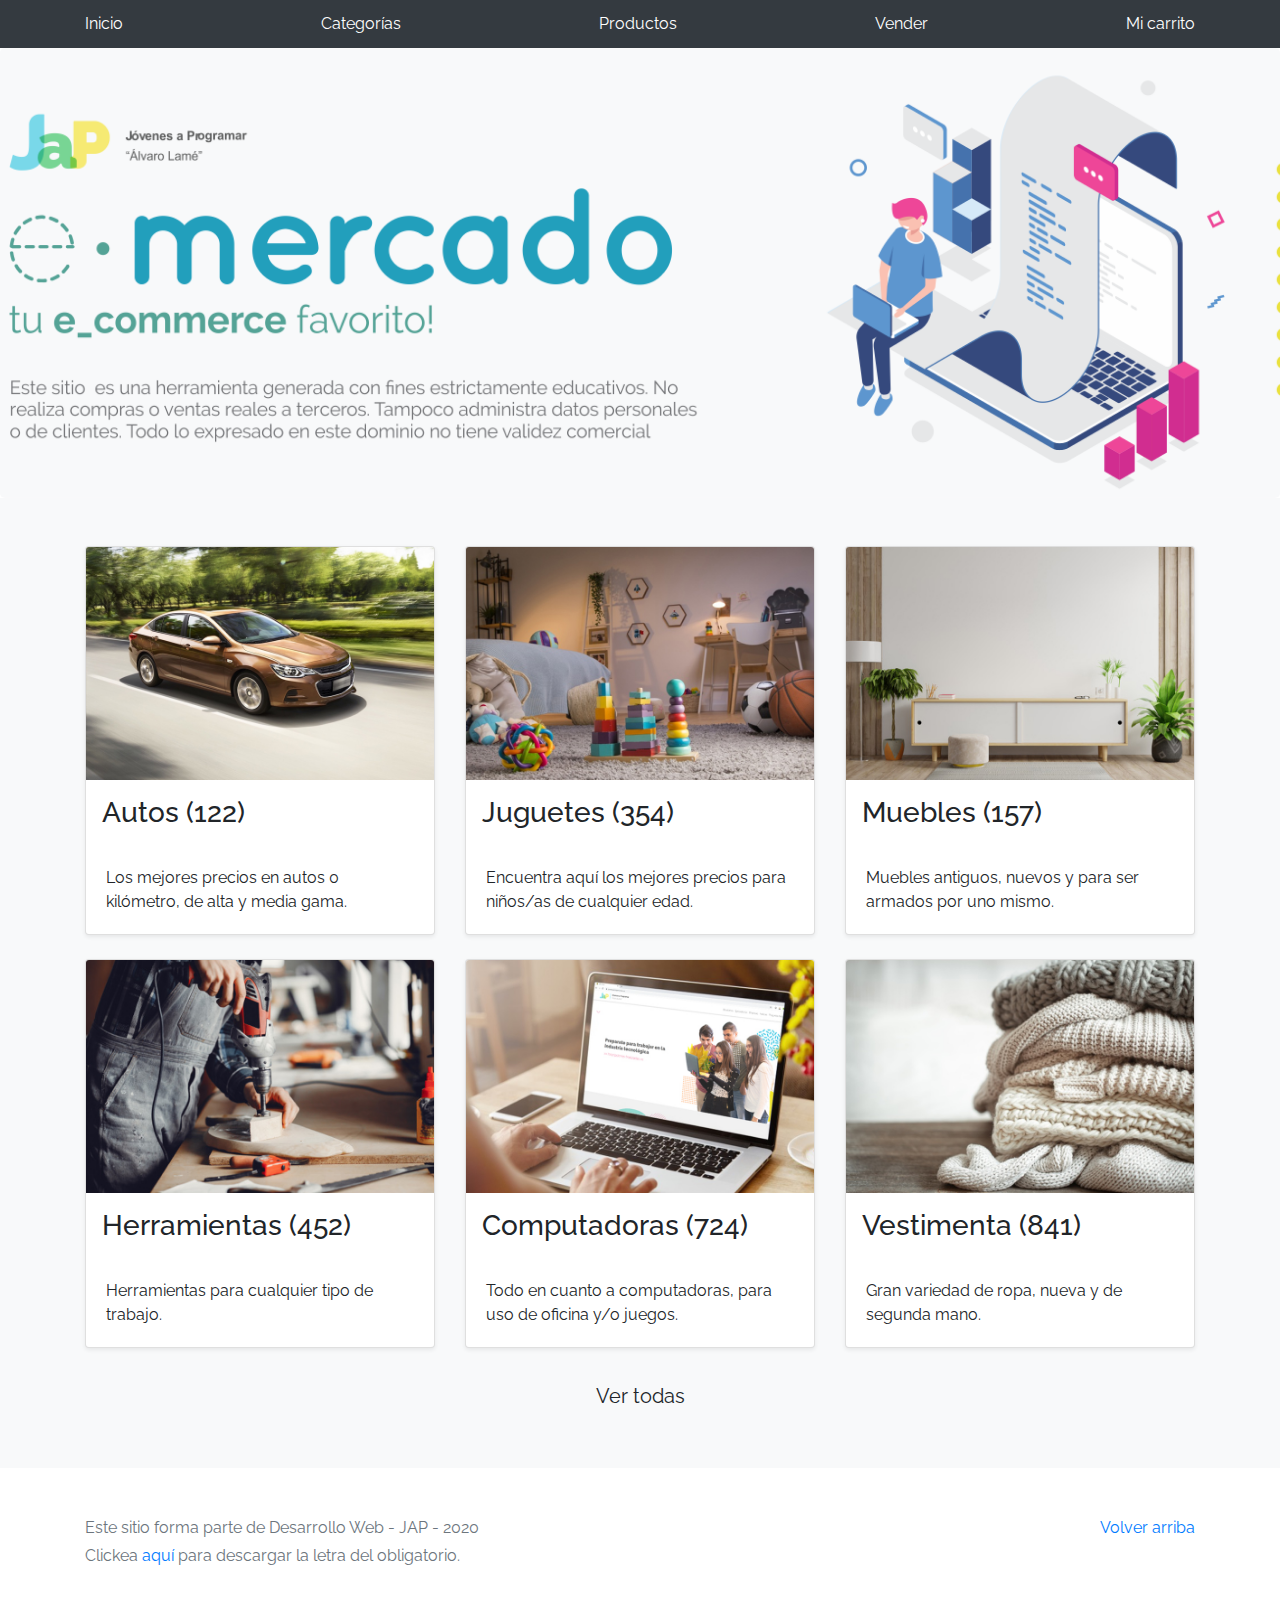
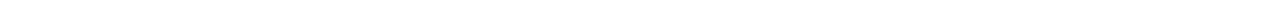
==== index.html @ c2ddaffb "Initial commit" ====
<!DOCTYPE html>
<!-- saved from url=(0049)https://getbootstrap.com/docs/4.3/examples/album/ -->
<html lang="en">
  <head>
    <meta http-equiv="Content-Type" content="text/html; charset=UTF-8">
    <meta name="viewport" content="width=device-width, initial-scale=1, shrink-to-fit=no">
    <meta name="description" content="">
    <title>eMercado - Todo lo que busques está aquí</title>

    <link rel="canonical" href="https://getbootstrap.com/docs/4.3/examples/album/">
    <link href="https://fonts.googleapis.com/css?family=Raleway:300,300i,400,400i,700,700i,900,900i" rel="stylesheet">
    <!-- Bootstrap core CSS -->
    <link href="css/bootstrap.min.css" rel="stylesheet">
    <link href="css/styles.css" rel="stylesheet">
  </head>
  <body>
    <nav class="site-header sticky-top py-1 bg-dark">
      <div class="container d-flex flex-column flex-md-row justify-content-between">
        <a class="py-2 d-none d-md-inline-block" href="index.html">Inicio</a>
        <a class="py-2 d-none d-md-inline-block" href="categories.html">Categorías</a>
        <a class="py-2 d-none d-md-inline-block" href="products.html">Productos</a>
        <a class="py-2 d-none d-md-inline-block" href="sell.html">Vender</a>
        <a class="py-2 d-none d-md-inline-block" href="cart.html">Mi carrito</a>
      </div>
    </nav>
    <main role="main">
      <section class="jumbotron text-center">
        <div class="m-5">
          <h1></h1>
        </div>
      </section>
      <div class="album py-5 bg-light">
        <div class="container">
          <div class="row">
            <div class="col-md-4">
              <a href="categories.html" class="card mb-4 shadow-sm custom-card">
                <img class="bd-placeholder-img card-img-top"  src="img/cat1.jpg">
                <h3 class="m-3">Autos (122)</h3>
                <div class="card-body">
                  <p class="card-text">Los mejores precios en autos 0 kilómetro, de alta y media gama.</p>
                </div>
              </a>
            </div>
            <div class="col-md-4">
                <a href="categories.html" class="card mb-4 shadow-sm custom-card">
                  <img class="bd-placeholder-img card-img-top" src="img/cat2.jpg">
                  <h3 class="m-3">Juguetes (354)</h3>
                  <div class="card-body">
                    <p class="card-text">Encuentra aquí los mejores precios para niños/as de cualquier edad.</p>
                  </div>
                </a>
            </div>
            <div class="col-md-4">
                <a href="categories.html" class="card mb-4 shadow-sm custom-card">
                  <img class="bd-placeholder-img card-img-top" src="img/cat3.jpg">
                  <h3 class="m-3">Muebles (157)</h3>
                  <div class="card-body">
                    <p class="card-text">Muebles antiguos, nuevos y para ser armados por uno mismo.</p>
                  </div>
                </a>
            </div>
            <div class="col-md-4">
                <a href="categories.html" class="card mb-4 shadow-sm custom-card">
                  <img class="bd-placeholder-img card-img-top" src="img/cat4.jpg">
                  <h3 class="m-3">Herramientas (452)</h3>
                  <div class="card-body">
                    <p class="card-text">Herramientas para cualquier tipo de trabajo.</p>
                  </div>
                </a>
            </div>
            <div class="col-md-4">
                <a href="categories.html" class="card mb-4 shadow-sm custom-card">
                  <img class="bd-placeholder-img card-img-top" src="img/cat5.jpg">
                  <h3 class="m-3">Computadoras (724)</h3>
                  <div class="card-body">
                    <p class="card-text">Todo en cuanto a computadoras, para uso de oficina y/o juegos.</p>
                  </div>
                </a>
            </div>
            <div class="col-md-4">
                <a href="categories.html" class="card mb-4 shadow-sm custom-card">
                  <img class="bd-placeholder-img card-img-top" src="img/cat6.jpg">
                  <h3 class="m-3">Vestimenta (841)</h3>
                  <div class="card-body">
                    <p class="card-text">Gran variedad de ropa, nueva y de segunda mano.</p>
                  </div>
                </a>
            </div>
          </div>
          <div class="row">
              <a type="button" class="btn btn-light btn-lg btn-block" href="categories.html">Ver todas</a>
          </div>
        </div>
      </div>
    </main>
    <footer class="text-muted">
      <div class="container">
        <p class="float-right">
          <a href="#">Volver arriba</a>
        </p>
        <p>Este sitio forma parte de Desarrollo Web - JAP - 2020</p>
        <p>Clickea <a target="_blank" href="Letra.pdf">aquí</a> para descargar la letra del obligatorio.</p>
      </div>
    </footer>
    <script src="js/jquery-3.4.1.min.js"></script>
    <script src="js/bootstrap.bundle.min.js"></script>
    <script src="js/init.js"></script>
  </body>
</html>
---- css/styles.css ----
.jumbotron, .card-body, .container, .site-header{
    font-family: 'Raleway', serif !important;
}

.jumbotron .display-4{
    font-weight: bold;
}

.jumbotron {
  height: 50vh;
  padding: 5em inherit;
  margin-bottom: 0;
  background-color: #53C0FB;
  background: url('../img/cover_back.png');
  background-size: cover;
  background-position: center;
  background-repeat: no-repeat;
  color: black;
  font-weight: bold;
}

@media (min-width: 768px) {
  .jumbotron {
    padding-top: 6rem;
    padding-bottom: 6rem;
  }
}

.jumbotron p:last-child {
  margin-bottom: 0;
}

.jumbotron-heading {
  font-weight: 300;
}

.jumbotron .container {
  max-width: 40rem;
  background-color: rgba(255, 255, 255, 0.5);
  border-radius: 10px;
  text-shadow: 1px 1px 2px grey;
}

.jumbotron .lead{
  font-size: 38px;
}

footer {
  padding-top: 3rem;
  padding-bottom: 3rem;
}

footer p {
  margin-bottom: .25rem;
}

.site-header a {
  color: white;
  transition: ease-in-out color .15s;
}

.light-text {
  color: white;
}

.site-header .dropdown-menu a {
  color: black;
}

.dropzone{
  border: 2px dashed #0087F7;
  border-radius: 5px;
  background: white;
}

.alert{
  position: fixed;
  top:80px;
  width: 50%;
  left: 50%;
  transform: translate(-50%, 0);
}

.lds-ring {
  display: inline-block;
  position: relative;
  width: 64px;
  height: 64px;
  top:50%;
  left: 50%;
}
.lds-ring div {
  box-sizing: border-box;
  display: block;
  position: absolute;
  width: 51px;
  height: 51px;
  margin: 6px;
  border: 6px solid #fff;
  border-radius: 50%;
  animation: lds-ring 1.2s cubic-bezier(0.5, 0, 0.5, 1) infinite;
  border-color: #fff transparent transparent transparent;
}
.lds-ring div:nth-child(1) {
  animation-delay: -0.45s;
}
.lds-ring div:nth-child(2) {
  animation-delay: -0.3s;
}
.lds-ring div:nth-child(3) {
  animation-delay: -0.15s;
}
@keyframes lds-ring {
  0% {
    transform: rotate(0deg);
  }
  100% {
    transform: rotate(360deg);
  }
}

#spinner-wrapper{
  position: fixed;
  background-color: rgba(0,0,0,0.5);
  width:100%;
  height: 100%;
  top:0;
  left:0;
  z-index: 1021;
  display: none;
}

a.custom-card,
a.custom-card:hover {
  color: inherit;
  text-decoration: inherit;
}

.checked {
  color: orange;
}
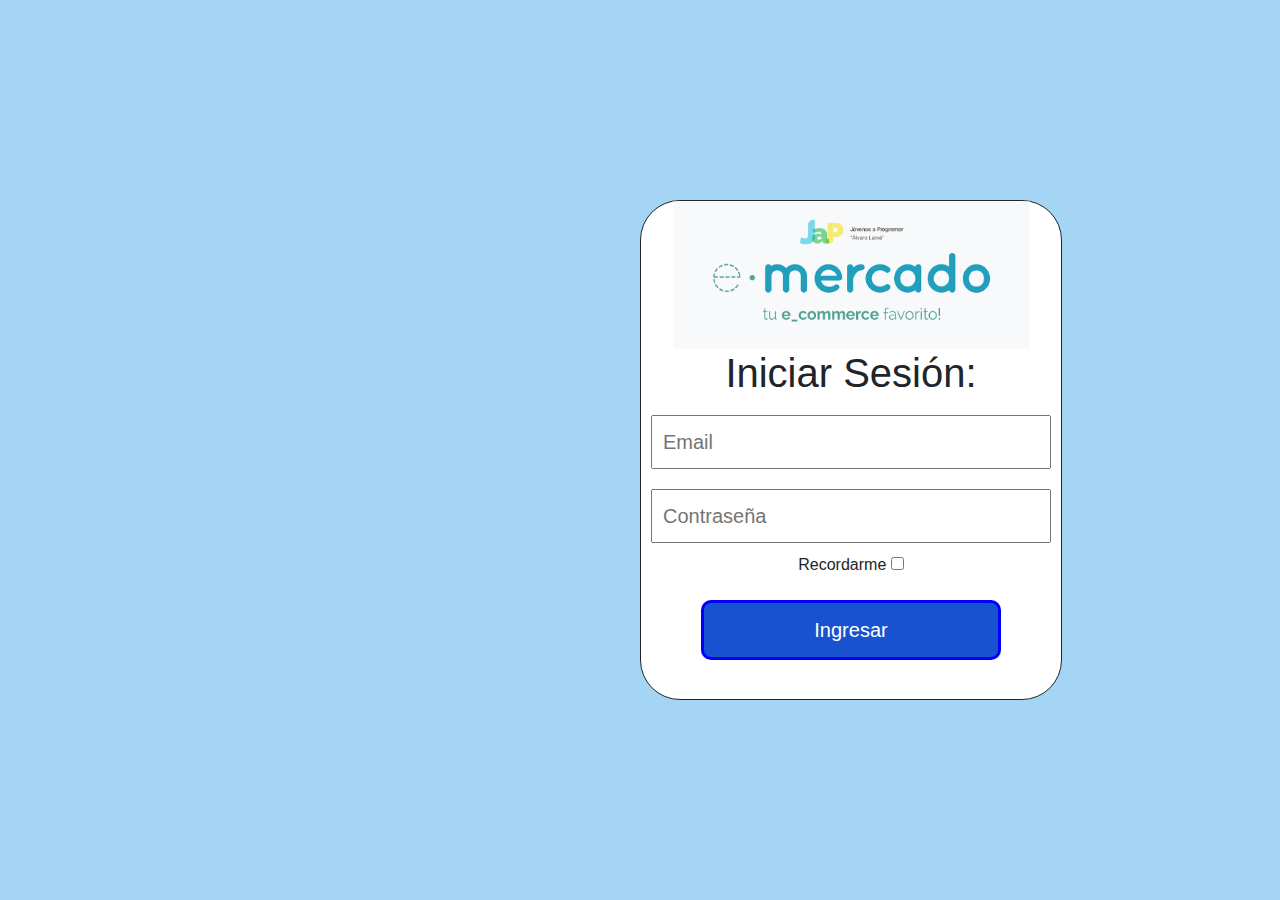
==== commit 06ecee2b: "Entrega 1" ====
--- a/index.html
+++ b/index.html
@@ -1,109 +1,57 @@
 <!DOCTYPE html>
 <!-- saved from url=(0049)https://getbootstrap.com/docs/4.3/examples/album/ -->
 <html lang="en">
-  <head>
-    <meta http-equiv="Content-Type" content="text/html; charset=UTF-8">
-    <meta name="viewport" content="width=device-width, initial-scale=1, shrink-to-fit=no">
-    <meta name="description" content="">
-    <title>eMercado - Todo lo que busques está aquí</title>
 
-    <link rel="canonical" href="https://getbootstrap.com/docs/4.3/examples/album/">
-    <link href="https://fonts.googleapis.com/css?family=Raleway:300,300i,400,400i,700,700i,900,900i" rel="stylesheet">
-    <!-- Bootstrap core CSS -->
-    <link href="css/bootstrap.min.css" rel="stylesheet">
-    <link href="css/styles.css" rel="stylesheet">
-  </head>
-  <body>
-    <nav class="site-header sticky-top py-1 bg-dark">
-      <div class="container d-flex flex-column flex-md-row justify-content-between">
-        <a class="py-2 d-none d-md-inline-block" href="index.html">Inicio</a>
-        <a class="py-2 d-none d-md-inline-block" href="categories.html">Categorías</a>
-        <a class="py-2 d-none d-md-inline-block" href="products.html">Productos</a>
-        <a class="py-2 d-none d-md-inline-block" href="sell.html">Vender</a>
-        <a class="py-2 d-none d-md-inline-block" href="cart.html">Mi carrito</a>
-      </div>
-    </nav>
-    <main role="main">
-      <section class="jumbotron text-center">
-        <div class="m-5">
-          <h1></h1>
-        </div>
-      </section>
-      <div class="album py-5 bg-light">
-        <div class="container">
-          <div class="row">
-            <div class="col-md-4">
-              <a href="categories.html" class="card mb-4 shadow-sm custom-card">
-                <img class="bd-placeholder-img card-img-top"  src="img/cat1.jpg">
-                <h3 class="m-3">Autos (122)</h3>
-                <div class="card-body">
-                  <p class="card-text">Los mejores precios en autos 0 kilómetro, de alta y media gama.</p>
-                </div>
-              </a>
-            </div>
-            <div class="col-md-4">
-                <a href="categories.html" class="card mb-4 shadow-sm custom-card">
-                  <img class="bd-placeholder-img card-img-top" src="img/cat2.jpg">
-                  <h3 class="m-3">Juguetes (354)</h3>
-                  <div class="card-body">
-                    <p class="card-text">Encuentra aquí los mejores precios para niños/as de cualquier edad.</p>
-                  </div>
-                </a>
-            </div>
-            <div class="col-md-4">
-                <a href="categories.html" class="card mb-4 shadow-sm custom-card">
-                  <img class="bd-placeholder-img card-img-top" src="img/cat3.jpg">
-                  <h3 class="m-3">Muebles (157)</h3>
-                  <div class="card-body">
-                    <p class="card-text">Muebles antiguos, nuevos y para ser armados por uno mismo.</p>
-                  </div>
-                </a>
-            </div>
-            <div class="col-md-4">
-                <a href="categories.html" class="card mb-4 shadow-sm custom-card">
-                  <img class="bd-placeholder-img card-img-top" src="img/cat4.jpg">
-                  <h3 class="m-3">Herramientas (452)</h3>
-                  <div class="card-body">
-                    <p class="card-text">Herramientas para cualquier tipo de trabajo.</p>
-                  </div>
-                </a>
-            </div>
-            <div class="col-md-4">
-                <a href="categories.html" class="card mb-4 shadow-sm custom-card">
-                  <img class="bd-placeholder-img card-img-top" src="img/cat5.jpg">
-                  <h3 class="m-3">Computadoras (724)</h3>
-                  <div class="card-body">
-                    <p class="card-text">Todo en cuanto a computadoras, para uso de oficina y/o juegos.</p>
-                  </div>
-                </a>
-            </div>
-            <div class="col-md-4">
-                <a href="categories.html" class="card mb-4 shadow-sm custom-card">
-                  <img class="bd-placeholder-img card-img-top" src="img/cat6.jpg">
-                  <h3 class="m-3">Vestimenta (841)</h3>
-                  <div class="card-body">
-                    <p class="card-text">Gran variedad de ropa, nueva y de segunda mano.</p>
-                  </div>
-                </a>
-            </div>
-          </div>
-          <div class="row">
-              <a type="button" class="btn btn-light btn-lg btn-block" href="categories.html">Ver todas</a>
-          </div>
-        </div>
-      </div>
-    </main>
-    <footer class="text-muted">
-      <div class="container">
-        <p class="float-right">
-          <a href="#">Volver arriba</a>
-        </p>
-        <p>Este sitio forma parte de Desarrollo Web - JAP - 2020</p>
-        <p>Clickea <a target="_blank" href="Letra.pdf">aquí</a> para descargar la letra del obligatorio.</p>
-      </div>
-    </footer>
-    <script src="js/jquery-3.4.1.min.js"></script>
-    <script src="js/bootstrap.bundle.min.js"></script>
-    <script src="js/init.js"></script>
-  </body>
+<head>
+  <meta http-equiv="Content-Type" content="text/html; charset=UTF-8">
+  <meta name="viewport" content="width=device-width, initial-scale=1, shrink-to-fit=no">
+  <meta name="description" content="">
+  <title>eMercado - Todo lo que busques está aquí</title>
+
+  <link rel="canonical" href="https://getbootstrap.com/docs/4.3/examples/album/">
+  <link href="https://fonts.googleapis.com/css?family=Raleway:300,300i,400,400i,700,700i,900,900i" rel="stylesheet">
+  <!-- Bootstrap core CSS -->
+  <link href="css/bootstrap.min.css" rel="stylesheet">
+  <link href="css/styles.css" rel="stylesheet">
+  <style>
+    html,
+    body {
+      height: 100%;
+    }
+
+    body {
+      display: -ms-flexbox;
+      display: flex;
+      -ms-flex-align: center;
+      align-items: center;
+      padding-top: 40px;
+      padding-bottom: 40px;
+      background-color: #a5d5f5;
+    }
+
+    .signin {
+      width: 100%;
+      max-width: 330px;
+      padding: 15px;
+      margin: auto;
+    }
+  </style>
+</head>
+
+<body class="text-center">
+  <div id="login">
+    <img id="login-image" src="img/login.png">
+    <h1 style="font-family: Arial, Helvetica, sans-serif;">Iniciar Sesión:</h1>
+    <input type="email" id="login-email" placeholder="Email"><br>
+    <input type="password" id="login-password" placeholder="Contraseña"><br>
+    <label for="inputCheckbox" class="login-checkbox">Recordarme</label>
+    <input type="checkbox"><br>
+    <button id="login-submit">Ingresar</button>
+    <h6 id="alerta"></h6>
+  </div>
+
+  <script src="js/init.js"></script>
+  <script src="js/login.js"></script>
+</body>
+
 </html>--- a/css/styles.css
+++ b/css/styles.css
@@ -138,4 +138,71 @@
 
 .checked {
   color: orange;
+}
+
+#product-image {
+  float: left;
+  height: 40%;
+  width: 40%;
+  border: 5px solid;
+}
+.products-name, .products-description, .products-cost {
+  font-family: 'Trebuchet MS', 'Lucida Sans Unicode', 'Lucida Grande', 'Lucida Sans', Arial, sans-serif;
+  padding-left: 50%;
+}
+
+.products-image {
+  padding-left: 10%;
+}
+
+.products-soldcount {
+  padding-left: 87%;
+  font-size: 13px;
+  font-family: Arial, Helvetica, sans-serif;
+  color: grey;
+}
+
+.product {
+  padding-top: 1em;
+  padding-bottom: 1em;
+  border: 2px solid;
+  border-color: lightgrey;
+  border-radius: 20px;
+  display: inline-block;
+  margin-left: 35em;
+}
+
+#login {
+  margin: 40em;
+  border: 1px solid;
+  background-color: white;
+  border-radius: 40px;
+  padding-bottom: 1em;
+}
+
+#login-image {
+  width: 85%;
+  height: 85% ;
+}
+
+#login-email, #login-password{
+  padding: 10px;
+  width: 20em;
+  font-size: 20px;
+  margin: 10px;
+}
+
+#login-submit {
+  width: 15em;
+  height: 3em;
+  color: white;
+  background-color: rgb(23, 82, 209);
+  font-size: 20px;
+  margin: 15px;
+  border: 3px solid blue;
+  border-radius: 10px;
+}
+
+.invalido {
+  color: red;
 }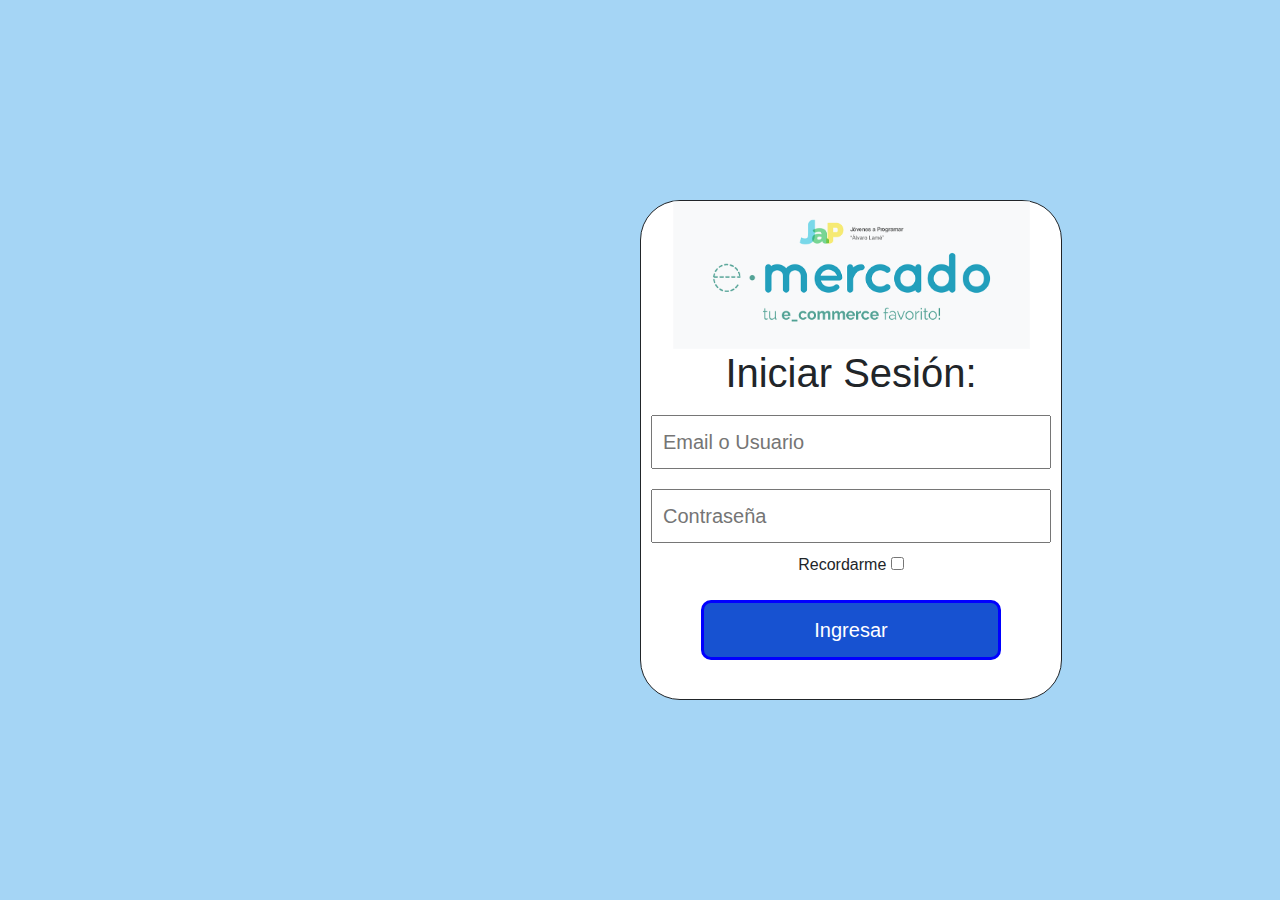
==== commit bec7f8fa: "Cambio de Index" ====
--- a/index.html
+++ b/index.html
@@ -13,45 +13,117 @@
   <!-- Bootstrap core CSS -->
   <link href="css/bootstrap.min.css" rel="stylesheet">
   <link href="css/styles.css" rel="stylesheet">
-  <style>
-    html,
-    body {
-      height: 100%;
-    }
-
-    body {
-      display: -ms-flexbox;
-      display: flex;
-      -ms-flex-align: center;
-      align-items: center;
-      padding-top: 40px;
-      padding-bottom: 40px;
-      background-color: #a5d5f5;
-    }
-
-    .signin {
-      width: 100%;
-      max-width: 330px;
-      padding: 15px;
-      margin: auto;
-    }
-  </style>
 </head>
 
-<body class="text-center">
-  <div id="login">
-    <img id="login-image" src="img/login.png">
-    <h1 style="font-family: Arial, Helvetica, sans-serif;">Iniciar Sesión:</h1>
-    <input type="email" id="login-email" placeholder="Email"><br>
-    <input type="password" id="login-password" placeholder="Contraseña"><br>
-    <label for="inputCheckbox" class="login-checkbox">Recordarme</label>
-    <input type="checkbox"><br>
-    <button id="login-submit">Ingresar</button>
-    <h6 id="alerta"></h6>
-  </div>
-
+<body>
+  <nav class="site-header sticky-top py-1 bg-dark">
+    <div class="container d-flex flex-column flex-md-row justify-content-between">
+      <a class="py-2 d-none d-md-inline-block" href="index.html">Inicio</a>
+      <a class="py-2 d-none d-md-inline-block" href="categories.html">Categorías</a>
+      <a class="py-2 d-none d-md-inline-block" href="products.html">Productos</a>
+      <a class="py-2 d-none d-md-inline-block" href="sell.html">Vender</a>
+      <div class="dropdown">
+        <button class="btn btn-secondary dropdown-toggle" type="button" id="usuario" data-toggle="dropdown"
+          aria-haspopup="true" aria-expanded="false">
+        </button>
+        <div class="dropdown-menu" aria-labelledby="usuario">
+          <a class="dropdown-item" href="cart.html">Ver mi carrito</a>
+          <a class="dropdown-item" href="my-profile.html">Mi perfil</a>
+          <a class="dropdown-item" href="login.html">Cerrar sesion</a>
+        </div>
+      </div>
+    </div>
+  </nav>
+  <main role="main">
+    <section class="jumbotron text-center">
+      <div class="m-5">
+        <h1></h1>
+      </div>
+    </section>
+    <div class="album py-5 bg-light">
+      <div class="container">
+        <div class="row">
+          <div class="col-md-4">
+            <a href="categories.html" class="card mb-4 shadow-sm custom-card">
+              <img class="bd-placeholder-img card-img-top" src="img/cat1.jpg">
+              <h3 class="m-3">Autos (122)</h3>
+              <div class="card-body">
+                <p class="card-text">Los mejores precios en autos 0 kilómetro, de alta y media gama.</p>
+              </div>
+            </a>
+          </div>
+          <div class="col-md-4">
+            <a href="categories.html" class="card mb-4 shadow-sm custom-card">
+              <img class="bd-placeholder-img card-img-top" src="img/cat2.jpg">
+              <h3 class="m-3">Juguetes (354)</h3>
+              <div class="card-body">
+                <p class="card-text">Encuentra aquí los mejores precios para niños/as de cualquier edad.</p>
+              </div>
+            </a>
+          </div>
+          <div class="col-md-4">
+            <a href="categories.html" class="card mb-4 shadow-sm custom-card">
+              <img class="bd-placeholder-img card-img-top" src="img/cat3.jpg">
+              <h3 class="m-3">Muebles (157)</h3>
+              <div class="card-body">
+                <p class="card-text">Muebles antiguos, nuevos y para ser armados por uno mismo.</p>
+              </div>
+            </a>
+          </div>
+          <div class="col-md-4">
+            <a href="categories.html" class="card mb-4 shadow-sm custom-card">
+              <img class="bd-placeholder-img card-img-top" src="img/cat4.jpg">
+              <h3 class="m-3">Herramientas (452)</h3>
+              <div class="card-body">
+                <p class="card-text">Herramientas para cualquier tipo de trabajo.</p>
+              </div>
+            </a>
+          </div>
+          <div class="col-md-4">
+            <a href="categories.html" class="card mb-4 shadow-sm custom-card">
+              <img class="bd-placeholder-img card-img-top" src="img/cat5.jpg">
+              <h3 class="m-3">Computadoras (724)</h3>
+              <div class="card-body">
+                <p class="card-text">Todo en cuanto a computadoras, para uso de oficina y/o juegos.</p>
+              </div>
+            </a>
+          </div>
+          <div class="col-md-4">
+            <a href="categories.html" class="card mb-4 shadow-sm custom-card">
+              <img class="bd-placeholder-img card-img-top" src="img/cat6.jpg">
+              <h3 class="m-3">Vestimenta (841)</h3>
+              <div class="card-body">
+                <p class="card-text">Gran variedad de ropa, nueva y de segunda mano.</p>
+              </div>
+            </a>
+          </div>
+        </div>
+        <div class="row">
+          <a type="button" class="btn btn-light btn-lg btn-block" href="categories.html">Ver todas</a>
+        </div>
+      </div>
+    </div>
+  </main>
+  <footer class="text-muted">
+    <div class="container">
+      <p class="float-right">
+        <a href="#">Volver arriba</a>
+      </p>
+      <p>Este sitio forma parte de Desarrollo Web - JAP - 2020</p>
+      <p>Clickea <a target="_blank" href="Letra.pdf">aquí</a> para descargar la letra del obligatorio.</p>
+    </div>
+  </footer>
+  <script src="js/jquery-3.4.1.min.js"></script>
+  <script src="js/bootstrap.bundle.min.js"></script>
   <script src="js/init.js"></script>
-  <script src="js/login.js"></script>
+  <script>
+    document.addEventListener("DOMContentLoaded", function (e) {
+      if (sessionStorage.getItem("usuario")){
+      } else {
+        window.location.replace("login.html")
+      }
+    });
+  </script>
 </body>
 
 </html>--- a/css/styles.css
+++ b/css/styles.css
@@ -135,7 +135,7 @@
   color: inherit;
   text-decoration: inherit;
 }
-
+.fa-star {color: #c1b8b8;}
 .checked {
   color: orange;
 }
@@ -153,6 +153,11 @@
 
 .products-image {
   padding-left: 10%;
+  cursor: pointer;
+}
+.products-name:hover {
+  cursor: pointer;
+  color: #0087F7;
 }
 
 .products-soldcount {
@@ -165,13 +170,11 @@
 .product {
   padding-top: 1em;
   padding-bottom: 1em;
-  border: 2px solid;
-  border-color: lightgrey;
+  border: lightgrey 2px solid;
   border-radius: 20px;
   display: inline-block;
   margin-left: 35em;
 }
-
 #login {
   margin: 40em;
   border: 1px solid;
@@ -205,4 +208,284 @@
 
 .invalido {
   color: red;
-}+}
+
+#usuario {
+  background-color: #343a40;
+  font-style: italic;
+  font-weight: bold;
+  font-size: 1rem;
+  border: #343a40 solid 1px;
+  border-radius: 10px;
+}
+#usuario:hover {
+  background-color: #49515a;
+  text-decoration: underline #0087F7;
+}
+#user {
+  color: #0087F7;
+  margin-left: 2px;
+  margin-right: 10px;
+}
+.dropdown-item:hover{
+  background-color: lightgray;
+}
+.img-user {
+  width: 20px;
+  height: 20px;
+  margin-right: 3px;
+  margin-left: 1px;
+  margin-bottom: 3px;
+}
+
+#filtrar {
+  border: #343a40 solid 1px;
+  border-radius: 10px;
+  background-color: #343a40;
+  color: white;
+}
+#filtrar:hover {
+  background-color: black;
+}
+#clear {
+  border: black solid 1px;
+  background-color: white;
+  border-radius: 10px;
+}
+
+#clear:hover {
+  border: red solid 1px;
+  color: red;
+}
+
+.label-costFilter, .label-selectOrder{
+  float: left;
+  margin-right: 10px;
+  padding-top: 3px;
+  font-family: 'Trebuchet MS', 'Lucida Sans Unicode', 'Lucida Grande', 'Lucida Sans', Arial, sans-serif;
+}
+.label-selectOrder{
+  position: absolute;
+}
+
+.cost-range {
+  padding-left: 52%;
+  font-family: Arial, Helvetica, sans-serif;
+}
+
+#costMin, #costMax {
+  width: 80px;
+  border:rgb(184, 184, 184) solid 1px; 
+  border-radius: 5px;
+}
+.arrow {
+  float: left;
+  font-size: 10px;
+  margin-top: 3px;
+  margin-left: 3px;
+  color: rgb(184, 184, 184);
+  font-weight: bold;
+}
+#order {
+  width: 150px;
+  height: 30px;
+  background-color: white;
+  border: rgb(184, 184, 184) solid 1px;
+  border-radius: 10px;
+  margin-left: 65%;
+  font-family: 'Times New Roman', Times, serif;
+  font-size: 15px;
+  color: rgb(100, 100, 100);
+}
+#select-order:hover #order-options {
+  display: inline-block;
+}
+.order-products {
+  margin-left: 30%;
+  position: absolute;
+}
+#order-options {
+  margin-left: 65%;
+  display: none;
+}
+#cost-desc, #cost-asc, #relevance {
+  width: 150px;
+  height: 30px;
+  background-color: white;
+  border: #343a40ea solid 1px;
+  border-radius: 10px;
+  color: #343a40;
+  font-family: 'Times New Roman', Times, serif;
+  font-size: 15px;
+}
+#cost-desc:hover, #cost-asc:hover, #relevance:hover {
+  color: rgba(255, 0, 0, 0.979);
+  background-color: rgb(235, 235, 235);
+  font-size: 16px;
+}
+#buscar {
+  margin-left: 40%;
+  width: 380px;
+  border: #0087F7 solid 2px;
+  border-radius: 10px;
+}
+#info-product {
+  background-color:rgb(230, 230, 230);
+  margin-left: 15%;
+  margin-top: 5%;
+  margin-right: 15%;
+  border: grey solid 1px;
+  border-radius: 20px;
+}
+.imain-info {
+  margin-left: 5%;
+  padding-top: 20px;
+  margin-right: 5%;
+}
+#iname {
+  font-family: 'Trebuchet MS', 'Lucida Sans Unicode', 'Lucida Grande', 'Lucida Sans', Arial, sans-serif;
+  font-size: 65px;
+  font-weight: bold;
+  margin-left: 40%;
+}
+#idescription {
+  font-family: Georgia, 'Times New Roman', Times, serif;
+  color: #343a40;
+  background-color: white;
+  font-size: 25px;
+  font-style: italic;
+  border: rgb(230, 230, 230) groove 5px;
+  border-radius: 10px;
+  padding-left: 5%;
+  padding-right: 5%;
+  padding-top: 10px;
+  padding-bottom: 10px;
+}
+#icategory {
+  font-family: 'Trebuchet MS', 'Lucida Sans Unicode', 'Lucida Grande', 'Lucida Sans', Arial, sans-serif;
+  font-weight: bold;
+  font-size: 15px;
+}
+#cat {
+  color: #0087F7;
+  font-family: Arial, Helvetica, sans-serif;
+  font-weight: normal;
+}
+#iprice {
+  font-size: 40px;
+  font-family: 'Trebuchet MS', 'Lucida Sans Unicode', 'Lucida Grande', 'Lucida Sans', Arial, sans-serif;
+  background-color: #343a40;
+  border: rgb(230, 230, 230) solid 3px;
+  border-radius: 50px;
+  padding-left: 65px;
+  margin-left: 40%;
+  margin-right: 20%;
+  color: white;
+}
+#buy-now, #add-to-cart {
+  width: 220px;
+  height: 55px;
+  margin-left: 1%;
+  font-size: 20px;
+  font-weight: bold;
+  font-family: 'Trebuchet MS', 'Lucida Sans Unicode', 'Lucida Grande', 'Lucida Sans', Arial, sans-serif;
+}
+#m-i {
+  float: left;
+  width: 35%;
+  height: 35%;
+  margin-right: 5%;
+  margin-top: 2%;
+  border: black solid 5px;
+}
+#imgs, #comms, #add-comm, #relprod {
+  font-family: 'Trebuchet MS', 'Lucida Sans Unicode', 'Lucida Grande', 'Lucida Sans', Arial, sans-serif;
+  font-size: 30px;
+} 
+#comms, #add-comm, #comment-submit{
+  margin-left: 5%;
+  margin-top: 5%;
+}
+.comments {
+  margin-left: 5%;
+  margin-right: 15%;
+  margin-bottom: 2%;
+  padding-left: 30px;
+  padding-top: 10px;
+  background-color: white;
+  border: black solid 5px;
+  border-radius: 20px;
+}
+#cuser {
+  color: #0087F7;
+  font-weight: bold;
+  font-style: italic;
+  font-size: 17px;
+  padding-left: 5px;
+}
+#cdescription {
+  padding-top: 10px;
+  font-family: 'Trebuchet MS', 'Lucida Sans Unicode', 'Lucida Grande', 'Lucida Sans', Arial, sans-serif;
+  font-size: 20px;
+}
+#cdate {
+  font-family: 'Courier New', Courier, monospace;
+  font-size: 15px;
+  font-weight: bold;
+}
+#cscore {
+  position: absolute;
+  padding-left: 15px;
+}
+#user_comment{
+  margin-left: 5%;
+  margin-right: 15%;
+  width: 53em;
+  height: 8em;
+  font-size: 20px;
+  font-family: 'Trebuchet MS', 'Lucida Sans Unicode', 'Lucida Grande', 'Lucida Sans', Arial, sans-serif;
+} 
+.iimages {
+  width: 70%;
+  height: 70% ;
+  background-color: white;
+  border: rgb(230, 230, 230) groove 5px;
+  border-radius: 10px;
+  margin-bottom: 50px;
+  padding: 15px;
+}
+#comment-submit {
+  margin-top: auto;
+  margin-bottom: 5%;
+}
+#calification {
+  position: relative;
+  overflow: hidden;
+  display: inline-block;
+  margin-left: 5%;
+}
+#calification input {
+  position: absolute;
+  top: -100px;
+}
+#calification label {
+  float: right;
+  color: #c1b8b8;
+  font-size: 50px; 
+}
+#calification label:hover,
+#calification label:hover ~ label,
+#calification input:checked ~ label {
+  color:orange;
+}
+#value {
+  display: none;
+}
+#relatedProd{
+  margin-left: 15%;
+}
+#relprod, .card {
+  margin-left: 5%;
+  margin-top: 25px;
+}
+.card:hover {cursor: pointer;}
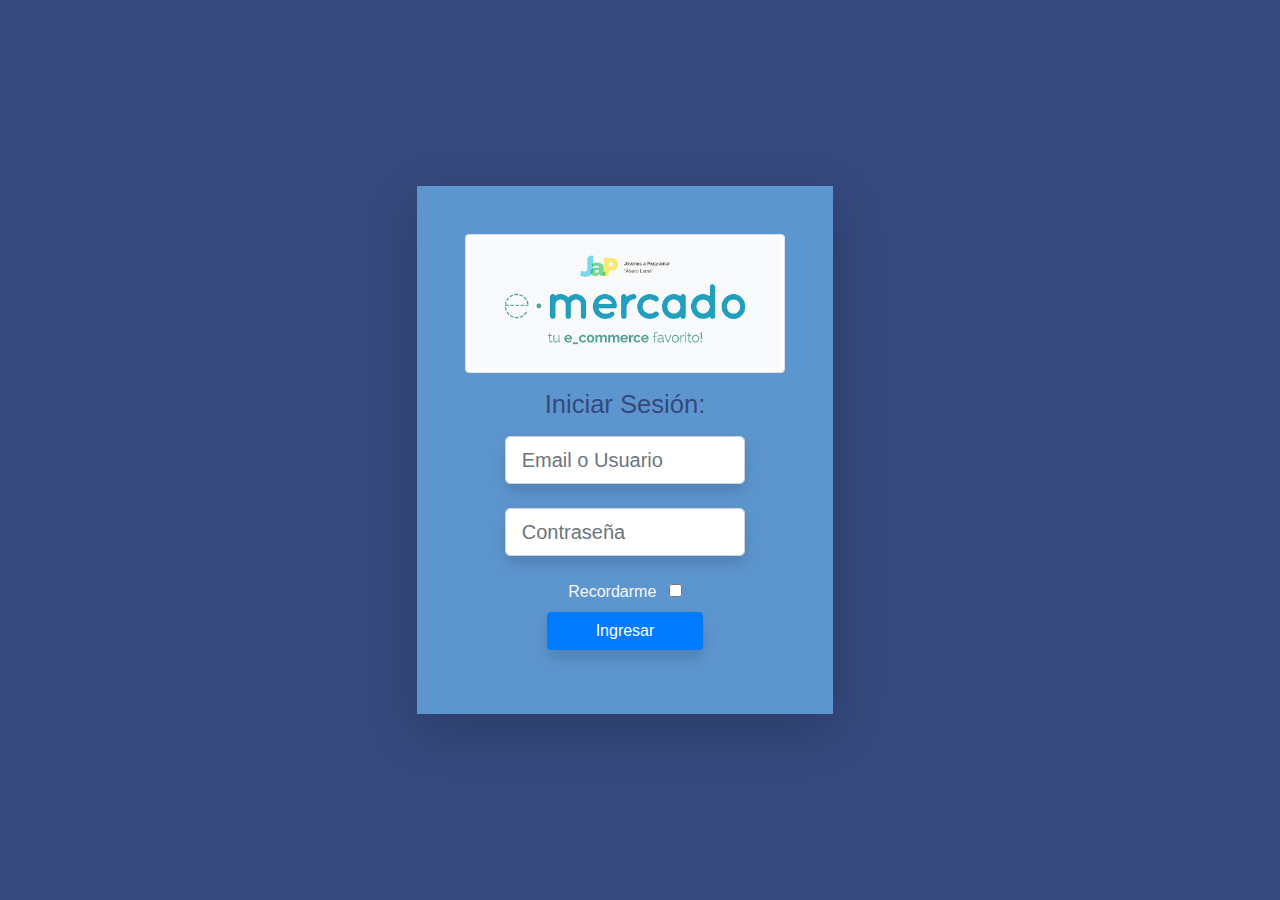
==== commit abbf6af1: "Cambio de Estilo" ====
--- a/index.html
+++ b/index.html
@@ -16,15 +16,20 @@
 </head>
 
 <body>
-  <nav class="site-header sticky-top py-1 bg-dark">
-    <div class="container d-flex flex-column flex-md-row justify-content-between">
-      <a class="py-2 d-none d-md-inline-block" href="index.html">Inicio</a>
-      <a class="py-2 d-none d-md-inline-block" href="categories.html">Categorías</a>
-      <a class="py-2 d-none d-md-inline-block" href="products.html">Productos</a>
-      <a class="py-2 d-none d-md-inline-block" href="sell.html">Vender</a>
-      <div class="dropdown">
-        <button class="btn btn-secondary dropdown-toggle" type="button" id="usuario" data-toggle="dropdown"
-          aria-haspopup="true" aria-expanded="false">
+  <nav class="site-header sticky-top">
+    <div class="d-flex flex-md-row justify-content-between" style="background-color: #35497d; ">
+      <div class="d-flex flex-md-row">
+        <div class="d-none d-md-flex col-4 align-self-center px-5 py-1" style="background-color: #5d96cf; border-right: #4572ad solid 10px;">
+          <a class="navbar-brand"><img src="img/logo_navbar.png" height="30"></a>
+          <a class="navbar-brand" style="font-weight: bold; color: lightcyan;">e-Mercado</a>
+        </div>
+        <a class="mx-5 d-none d-md-inline-block align-self-center" href="index.html">Inicio</a>
+        <a class="mx-5 d-none d-md-inline-block align-self-center" href="categories.html">Categorías</a>
+        <a class="mx-5 d-none d-md-inline-block align-self-center" href="products.html">Productos</a>
+        <a class="mx-5 d-none d-md-inline-block align-self-center" href="sell.html">Vender</a>
+      </div>
+      <div class="dropdown d-none d-md-flex flex-column align-self-center">
+        <button class="btn btn-secondary dropdown-toggle" type="button" id="usuario" data-toggle="dropdown" aria-haspopup="true" aria-expanded="false" style="margin-right: 10vw;">
         </button>
         <div class="dropdown-menu" aria-labelledby="usuario">
           <a class="dropdown-item" href="cart.html">Ver mi carrito</a>
@@ -118,7 +123,7 @@
   <script src="js/init.js"></script>
   <script>
     document.addEventListener("DOMContentLoaded", function (e) {
-      if (sessionStorage.getItem("usuario")){
+      if (localStorage.getItem("usuario")) {
       } else {
         window.location.replace("login.html")
       }
--- a/css/styles.css
+++ b/css/styles.css
@@ -140,90 +140,21 @@
   color: orange;
 }
 
-#product-image {
-  float: left;
-  height: 40%;
-  width: 40%;
-  border: 5px solid;
-}
-.products-name, .products-description, .products-cost {
-  font-family: 'Trebuchet MS', 'Lucida Sans Unicode', 'Lucida Grande', 'Lucida Sans', Arial, sans-serif;
-  padding-left: 50%;
-}
-
-.products-image {
-  padding-left: 10%;
-  cursor: pointer;
-}
-.products-name:hover {
-  cursor: pointer;
-  color: #0087F7;
-}
-
-.products-soldcount {
-  padding-left: 87%;
-  font-size: 13px;
-  font-family: Arial, Helvetica, sans-serif;
-  color: grey;
-}
-
-.product {
-  padding-top: 1em;
-  padding-bottom: 1em;
-  border: lightgrey 2px solid;
-  border-radius: 20px;
-  display: inline-block;
-  margin-left: 35em;
-}
-#login {
-  margin: 40em;
-  border: 1px solid;
-  background-color: white;
-  border-radius: 40px;
-  padding-bottom: 1em;
-}
-
-#login-image {
-  width: 85%;
-  height: 85% ;
-}
-
-#login-email, #login-password{
-  padding: 10px;
-  width: 20em;
-  font-size: 20px;
-  margin: 10px;
-}
-
-#login-submit {
-  width: 15em;
-  height: 3em;
-  color: white;
-  background-color: rgb(23, 82, 209);
-  font-size: 20px;
-  margin: 15px;
-  border: 3px solid blue;
-  border-radius: 10px;
-}
-
-.invalido {
-  color: red;
-}
 
 #usuario {
-  background-color: #343a40;
+  background-color: #35497d;
   font-style: italic;
   font-weight: bold;
   font-size: 1rem;
-  border: #343a40 solid 1px;
+  border: #4572ad solid 1px;
   border-radius: 10px;
 }
 #usuario:hover {
-  background-color: #49515a;
-  text-decoration: underline #0087F7;
+  background-color: #4572ad;
+  text-decoration: underline white;
 }
 #user {
-  color: #0087F7;
+  color: white;
   margin-left: 2px;
   margin-right: 10px;
 }
@@ -237,232 +168,10 @@
   margin-left: 1px;
   margin-bottom: 3px;
 }
-
-#filtrar {
-  border: #343a40 solid 1px;
-  border-radius: 10px;
-  background-color: #343a40;
-  color: white;
-}
-#filtrar:hover {
-  background-color: black;
-}
-#clear {
-  border: black solid 1px;
-  background-color: white;
-  border-radius: 10px;
-}
-
-#clear:hover {
-  border: red solid 1px;
-  color: red;
-}
-
-.label-costFilter, .label-selectOrder{
-  float: left;
-  margin-right: 10px;
-  padding-top: 3px;
-  font-family: 'Trebuchet MS', 'Lucida Sans Unicode', 'Lucida Grande', 'Lucida Sans', Arial, sans-serif;
-}
-.label-selectOrder{
-  position: absolute;
-}
-
-.cost-range {
-  padding-left: 52%;
-  font-family: Arial, Helvetica, sans-serif;
-}
-
-#costMin, #costMax {
-  width: 80px;
-  border:rgb(184, 184, 184) solid 1px; 
-  border-radius: 5px;
-}
-.arrow {
-  float: left;
-  font-size: 10px;
-  margin-top: 3px;
-  margin-left: 3px;
-  color: rgb(184, 184, 184);
-  font-weight: bold;
-}
-#order {
-  width: 150px;
-  height: 30px;
-  background-color: white;
-  border: rgb(184, 184, 184) solid 1px;
-  border-radius: 10px;
-  margin-left: 65%;
-  font-family: 'Times New Roman', Times, serif;
-  font-size: 15px;
-  color: rgb(100, 100, 100);
-}
-#select-order:hover #order-options {
-  display: inline-block;
-}
-.order-products {
-  margin-left: 30%;
-  position: absolute;
-}
-#order-options {
-  margin-left: 65%;
-  display: none;
-}
-#cost-desc, #cost-asc, #relevance {
-  width: 150px;
-  height: 30px;
-  background-color: white;
-  border: #343a40ea solid 1px;
-  border-radius: 10px;
-  color: #343a40;
-  font-family: 'Times New Roman', Times, serif;
-  font-size: 15px;
-}
-#cost-desc:hover, #cost-asc:hover, #relevance:hover {
-  color: rgba(255, 0, 0, 0.979);
-  background-color: rgb(235, 235, 235);
-  font-size: 16px;
-}
-#buscar {
-  margin-left: 40%;
-  width: 380px;
-  border: #0087F7 solid 2px;
-  border-radius: 10px;
-}
-#info-product {
-  background-color:rgb(230, 230, 230);
-  margin-left: 15%;
-  margin-top: 5%;
-  margin-right: 15%;
-  border: grey solid 1px;
-  border-radius: 20px;
-}
-.imain-info {
-  margin-left: 5%;
-  padding-top: 20px;
-  margin-right: 5%;
-}
-#iname {
-  font-family: 'Trebuchet MS', 'Lucida Sans Unicode', 'Lucida Grande', 'Lucida Sans', Arial, sans-serif;
-  font-size: 65px;
-  font-weight: bold;
-  margin-left: 40%;
-}
-#idescription {
-  font-family: Georgia, 'Times New Roman', Times, serif;
-  color: #343a40;
-  background-color: white;
-  font-size: 25px;
-  font-style: italic;
-  border: rgb(230, 230, 230) groove 5px;
-  border-radius: 10px;
-  padding-left: 5%;
-  padding-right: 5%;
-  padding-top: 10px;
-  padding-bottom: 10px;
-}
-#icategory {
-  font-family: 'Trebuchet MS', 'Lucida Sans Unicode', 'Lucida Grande', 'Lucida Sans', Arial, sans-serif;
-  font-weight: bold;
-  font-size: 15px;
-}
-#cat {
-  color: #0087F7;
-  font-family: Arial, Helvetica, sans-serif;
-  font-weight: normal;
-}
-#iprice {
-  font-size: 40px;
-  font-family: 'Trebuchet MS', 'Lucida Sans Unicode', 'Lucida Grande', 'Lucida Sans', Arial, sans-serif;
-  background-color: #343a40;
-  border: rgb(230, 230, 230) solid 3px;
-  border-radius: 50px;
-  padding-left: 65px;
-  margin-left: 40%;
-  margin-right: 20%;
-  color: white;
-}
-#buy-now, #add-to-cart {
-  width: 220px;
-  height: 55px;
-  margin-left: 1%;
-  font-size: 20px;
-  font-weight: bold;
-  font-family: 'Trebuchet MS', 'Lucida Sans Unicode', 'Lucida Grande', 'Lucida Sans', Arial, sans-serif;
-}
-#m-i {
-  float: left;
-  width: 35%;
-  height: 35%;
-  margin-right: 5%;
-  margin-top: 2%;
-  border: black solid 5px;
-}
-#imgs, #comms, #add-comm, #relprod {
-  font-family: 'Trebuchet MS', 'Lucida Sans Unicode', 'Lucida Grande', 'Lucida Sans', Arial, sans-serif;
-  font-size: 30px;
-} 
-#comms, #add-comm, #comment-submit{
-  margin-left: 5%;
-  margin-top: 5%;
-}
-.comments {
-  margin-left: 5%;
-  margin-right: 15%;
-  margin-bottom: 2%;
-  padding-left: 30px;
-  padding-top: 10px;
-  background-color: white;
-  border: black solid 5px;
-  border-radius: 20px;
-}
-#cuser {
-  color: #0087F7;
-  font-weight: bold;
-  font-style: italic;
-  font-size: 17px;
-  padding-left: 5px;
-}
-#cdescription {
-  padding-top: 10px;
-  font-family: 'Trebuchet MS', 'Lucida Sans Unicode', 'Lucida Grande', 'Lucida Sans', Arial, sans-serif;
-  font-size: 20px;
-}
-#cdate {
-  font-family: 'Courier New', Courier, monospace;
-  font-size: 15px;
-  font-weight: bold;
-}
-#cscore {
-  position: absolute;
-  padding-left: 15px;
-}
-#user_comment{
-  margin-left: 5%;
-  margin-right: 15%;
-  width: 53em;
-  height: 8em;
-  font-size: 20px;
-  font-family: 'Trebuchet MS', 'Lucida Sans Unicode', 'Lucida Grande', 'Lucida Sans', Arial, sans-serif;
-} 
-.iimages {
-  width: 70%;
-  height: 70% ;
-  background-color: white;
-  border: rgb(230, 230, 230) groove 5px;
-  border-radius: 10px;
-  margin-bottom: 50px;
-  padding: 15px;
-}
-#comment-submit {
-  margin-top: auto;
-  margin-bottom: 5%;
-}
 #calification {
   position: relative;
   overflow: hidden;
   display: inline-block;
-  margin-left: 5%;
 }
 #calification input {
   position: absolute;
@@ -478,14 +187,36 @@
 #calification input:checked ~ label {
   color:orange;
 }
-#value {
-  display: none;
-}
-#relatedProd{
-  margin-left: 15%;
-}
-#relprod, .card {
-  margin-left: 5%;
-  margin-top: 25px;
-}
+
 .card:hover {cursor: pointer;}
+
+.addedProduct {
+  height: 15em;
+}
+#controls {
+  color: white; 
+  background-color: #35497d;
+  border: #4572ad solid 5px;
+  border-radius: 20px;
+}
+#currency {
+  font-size: 30px;
+  font-family: 'Trebuchet MS', 'Lucida Sans Unicode', 'Lucida Grande', 'Lucida Sans', Arial, sans-serif;
+  margin-bottom: 15px;
+  margin-left: 5px;
+}
+
+.subtitle {
+  font-size: 25px;
+  font-weight: bold;
+  color: #4572ad;
+}
+
+@media (max-width: 767px) {
+  .font-responsive {
+      font-size: 20px;
+  }
+  .title-responsive{
+    font-size: 15px;
+  }
+}
